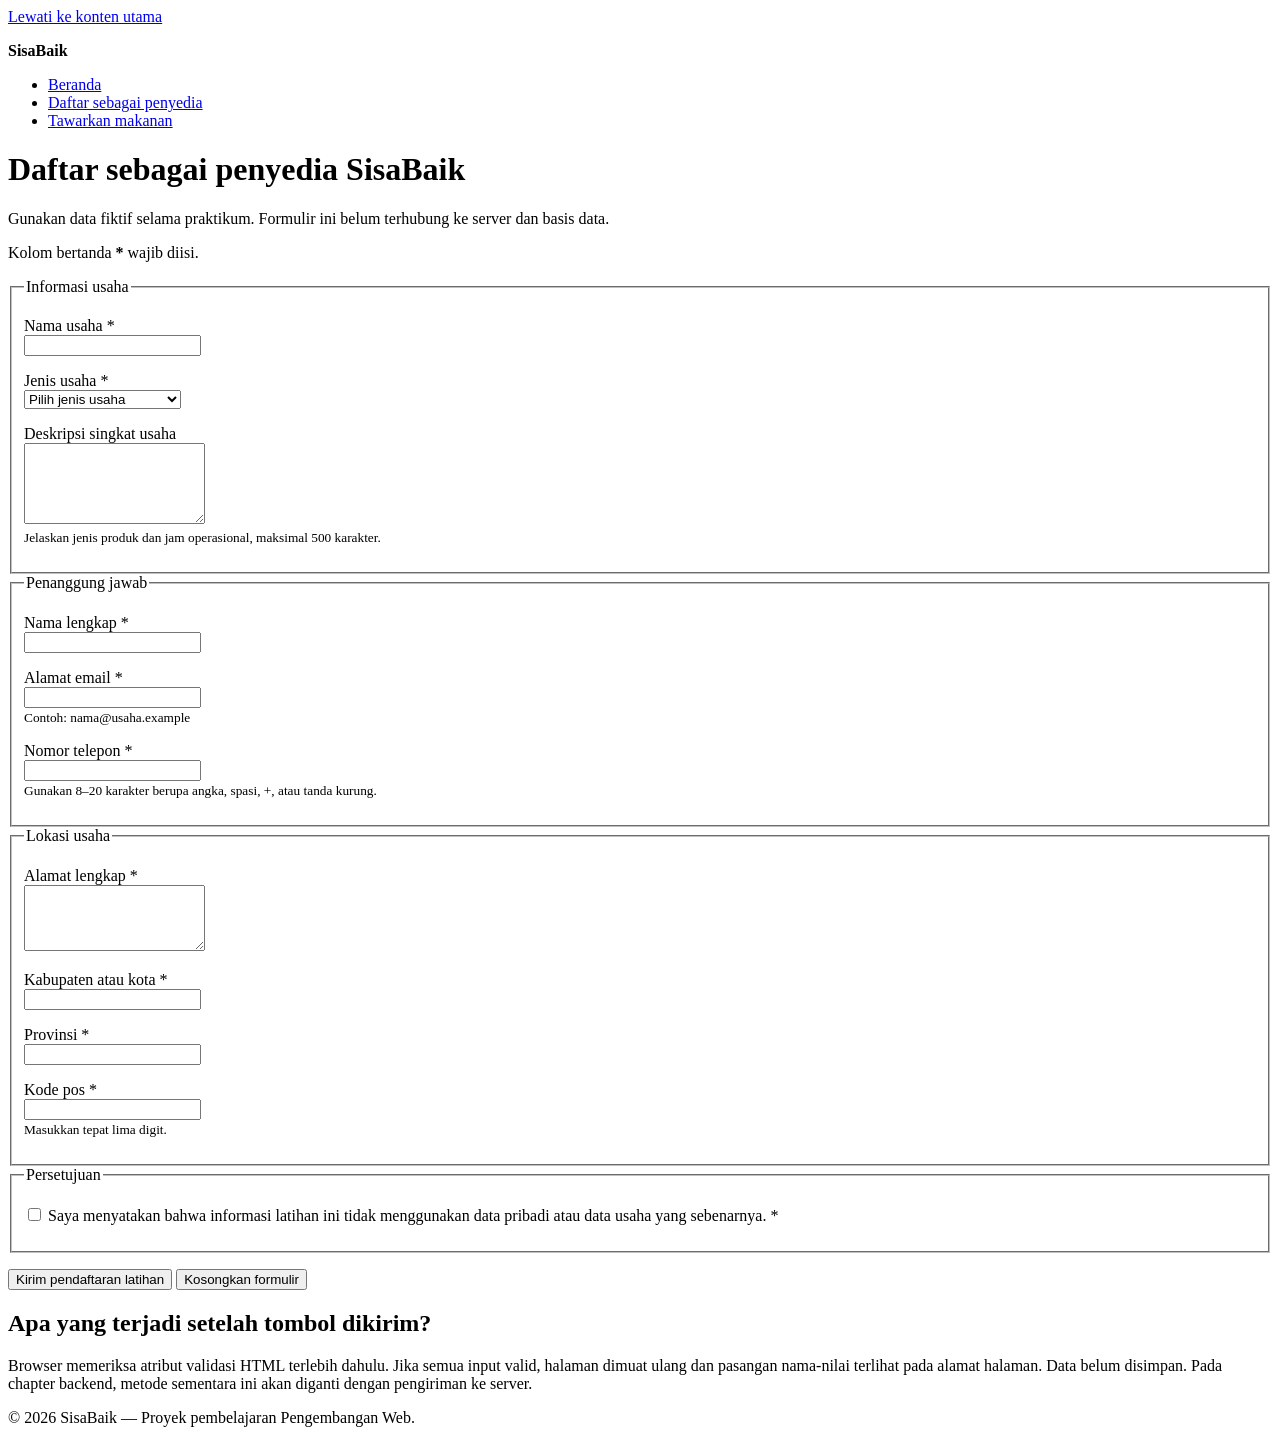
==== daftar-penyedia.html @ c724c3c6 "feat: add accessible provider registration form" ====
<!doctype html>
<html lang="id">
 <head>
  <meta charset="utf-8">
  <meta name="viewport" content="width=device-width, initial-scale=1">
  <meta
   name="description"
   content="Formulir prototipe untuk mendaftarkan usaha sebagai penyedia makanan di SisaBaik."
  >
  <title>Daftar Penyedia | SisaBaik</title>
 </head>
 <body>
  <a href="#konten-utama">Lewati ke konten utama</a>
  <header>
   <p><strong>SisaBaik</strong></p>
   <nav aria-label="Navigasi utama">
    <ul>
     <li><a href="index.html">Beranda</a></li>
     <li>
      <a href="daftar-penyedia.html" aria-current="page">
       Daftar sebagai penyedia
      </a>
     </li>
     <li><a href="tawarkan-makanan.html">Tawarkan makanan</a></li>
    </ul>
   </nav>
  </header>
  <main id="konten-utama" tabindex="-1">
   <h1>Daftar sebagai penyedia SisaBaik</h1>
   <p>
    Gunakan data fiktif selama praktikum. Formulir ini belum terhubung ke
    server dan basis data.
   </p>
   <p id="petunjuk-wajib">Kolom bertanda <strong>*</strong> wajib diisi.</p>
   <form
    action="daftar-penyedia.html"
    method="get"
    aria-describedby="petunjuk-wajib"
   >
    <fieldset>
     <legend>Informasi usaha</legend>
     <p>
      <label for="nama-usaha">Nama usaha *</label><br>
      <input
       type="text"
       id="nama-usaha"
       name="nama_usaha"
       autocomplete="organization"
       minlength="3"
       maxlength="100"
       required
      >
     </p>
     <p>
      <label for="jenis-usaha">Jenis usaha *</label><br>
      <select id="jenis-usaha" name="jenis_usaha" required>
       <option value="">Pilih jenis usaha</option>
       <option value="restoran">Restoran</option>
       <option value="toko-roti">Toko roti</option>
       <option value="katering">Katering</option>
       <option value="ritel">Toko ritel</option>
       <option value="hotel">Hotel atau penginapan</option>
       <option value="lainnya">Lainnya</option>
      </select>
     </p>
     <p>
      <label for="deskripsi-usaha">Deskripsi singkat usaha</label><br>
      <textarea
       id="deskripsi-usaha"
       name="deskripsi_usaha"
       rows="5"
       maxlength="500"
       aria-describedby="bantuan-deskripsi"
      ></textarea><br>
      <small id="bantuan-deskripsi">
       Jelaskan jenis produk dan jam operasional, maksimal 500 karakter.
      </small>
     </p>
    </fieldset>
    <fieldset>
     <legend>Penanggung jawab</legend>
     <p>
      <label for="nama-penanggung-jawab">Nama lengkap *</label><br>
      <input
       type="text"
       id="nama-penanggung-jawab"
       name="nama_penanggung_jawab"
       autocomplete="name"
       minlength="3"
       maxlength="100"
       required
      >
     </p>
     <p>
      <label for="email">Alamat email *</label><br>
      <input
       type="email"
       id="email"
       name="email"
       autocomplete="email"
       maxlength="254"
       aria-describedby="bantuan-email"
       required
      ><br>
      <small id="bantuan-email">Contoh: nama@usaha.example</small>
     </p>
     <p>
      <label for="telepon">Nomor telepon *</label><br>
      <input
       type="tel"
       id="telepon"
       name="telepon"
       autocomplete="tel"
       inputmode="tel"
       pattern="[0-9+() ]{8,20}"
       aria-describedby="bantuan-telepon"
       required
      ><br>
      <small id="bantuan-telepon">
       Gunakan 8–20 karakter berupa angka, spasi, +, atau tanda kurung.
      </small>
     </p>
    </fieldset>
    <fieldset>
     <legend>Lokasi usaha</legend>
     <p>
      <label for="alamat">Alamat lengkap *</label><br>
      <textarea
       id="alamat"
       name="alamat"
       rows="4"
       autocomplete="street-address"
       minlength="10"
       maxlength="250"
       required
      ></textarea>
     </p>
     <p>
      <label for="kota">Kabupaten atau kota *</label><br>
      <input
       type="text"
       id="kota"
       name="kota"
       autocomplete="address-level2"
       maxlength="100"
       required
      >
     </p>
     <p>
      <label for="provinsi">Provinsi *</label><br>
      <input
       type="text"
       id="provinsi"
       name="provinsi"
       autocomplete="address-level1"
       maxlength="100"
       required
      >
     </p>
     <p>
      <label for="kode-pos">Kode pos *</label><br>
      <input
       type="text"
       id="kode-pos"
       name="kode_pos"
       autocomplete="postal-code"
       inputmode="numeric"
       pattern="[0-9]{5}"
       aria-describedby="bantuan-kode-pos"
       required
      ><br>
      <small id="bantuan-kode-pos">Masukkan tepat lima digit.</small>
     </p>
    </fieldset>
    <fieldset>
     <legend>Persetujuan</legend>
     <p>
      <input
       type="checkbox"
       id="persetujuan"
       name="persetujuan"
       value="setuju"
       required
      >
      <label for="persetujuan">
       Saya menyatakan bahwa informasi latihan ini tidak menggunakan
       data pribadi atau data usaha yang sebenarnya. *
      </label>
     </p>
    </fieldset>
    <p>
     <button type="submit">Kirim pendaftaran latihan</button>
     <button type="reset">Kosongkan formulir</button>
    </p>
   </form>
   <section aria-labelledby="catatan-prototipe">
    <h2 id="catatan-prototipe">Apa yang terjadi setelah tombol dikirim?</h2>
    <p>
     Browser memeriksa atribut validasi HTML terlebih dahulu. Jika semua
     input valid, halaman dimuat ulang dan pasangan nama-nilai terlihat
     pada alamat halaman. Data belum disimpan. Pada chapter backend,
     metode sementara ini akan diganti dengan pengiriman ke server.
    </p>
   </section>
  </main>
  <footer>
   <p>&copy; 2026 SisaBaik — Proyek pembelajaran Pengembangan Web.</p>
  </footer>
 </body>
</html>
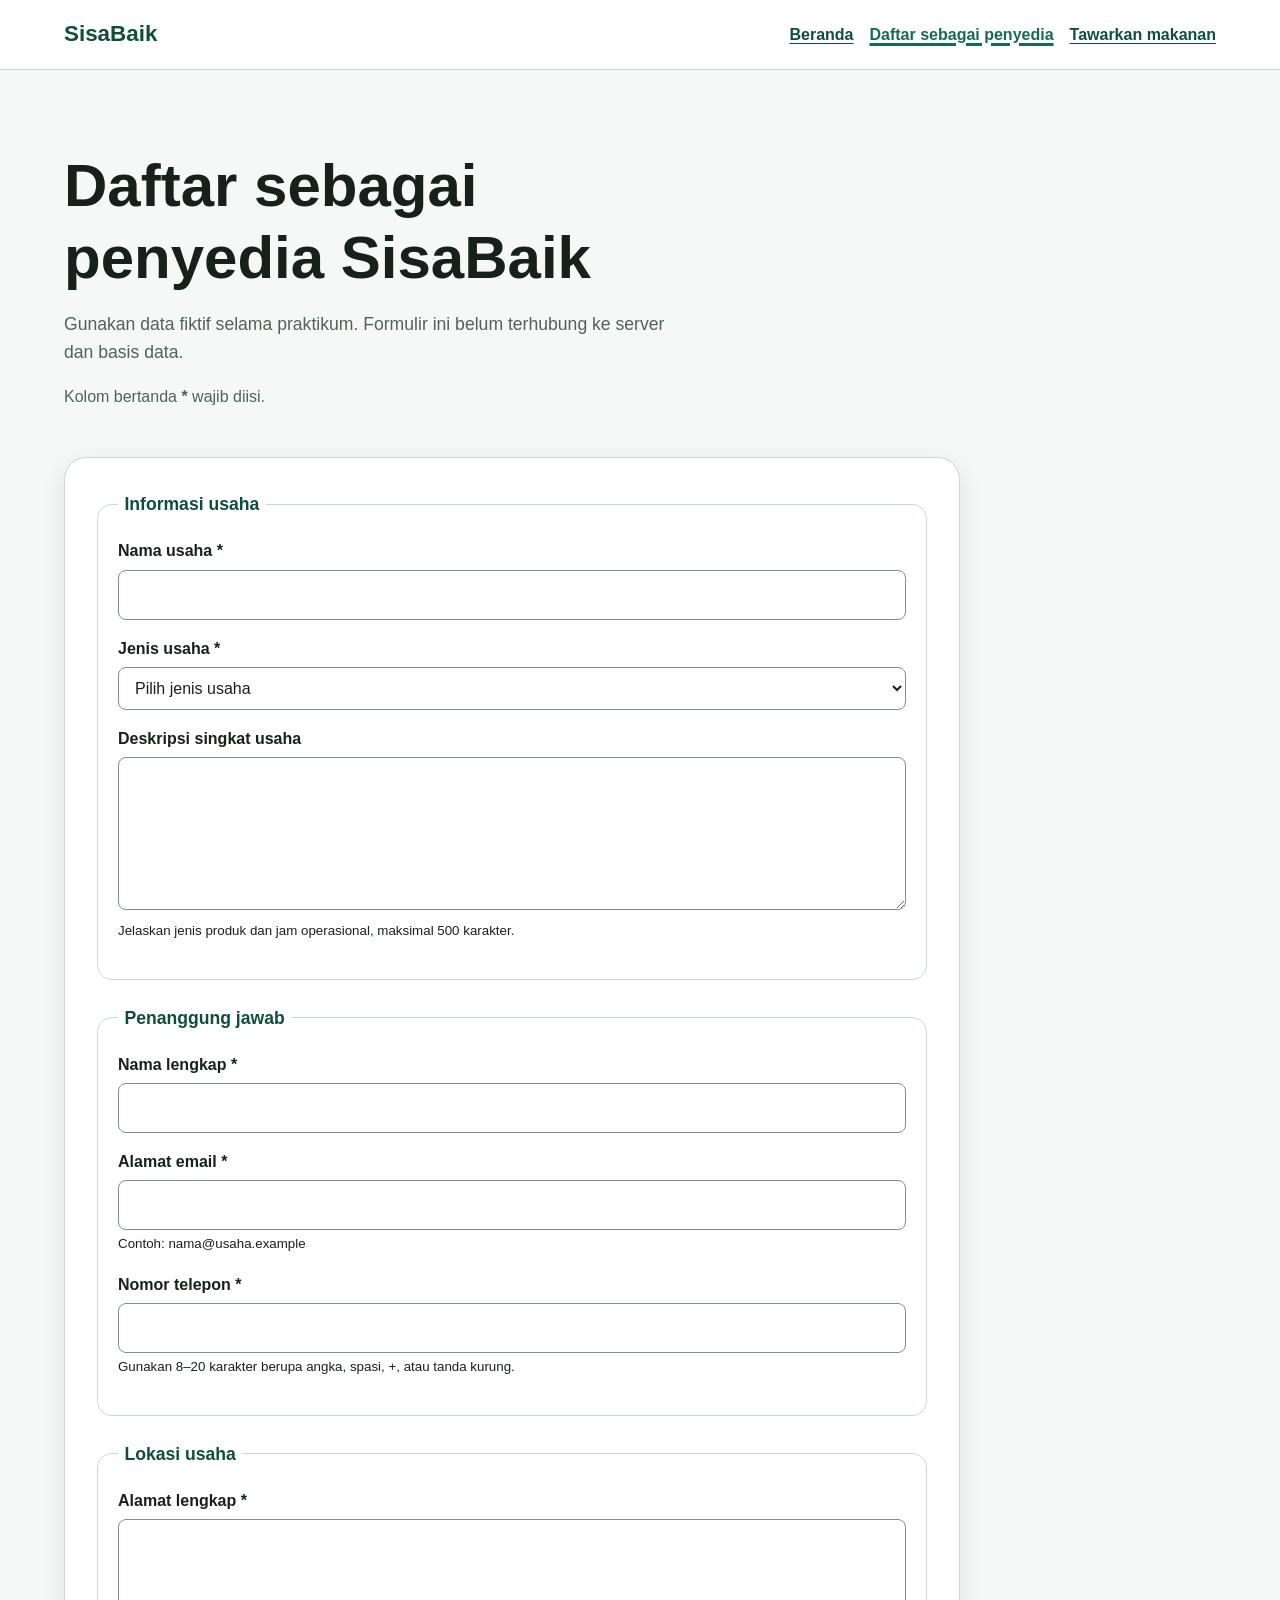
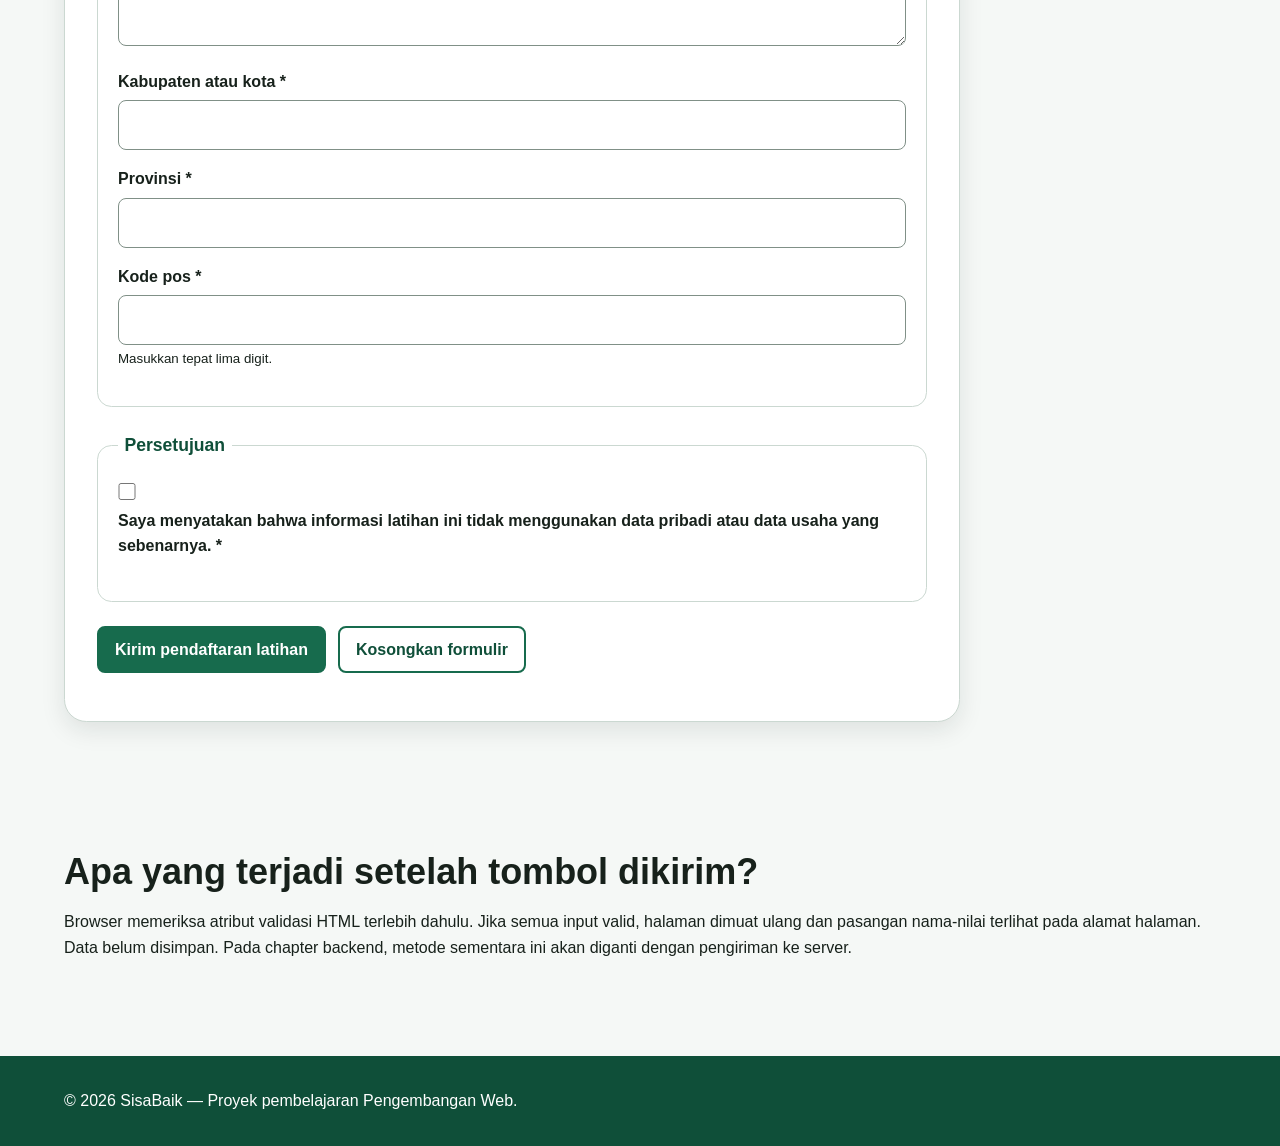
==== commit 19ac03fa: "feat: add responsive SisaBaik visual system" ====
--- a/daftar-penyedia.html
+++ b/daftar-penyedia.html
@@ -1,210 +1,294 @@
 <!doctype html>
 <html lang="id">
- <head>
-  <meta charset="utf-8">
-  <meta name="viewport" content="width=device-width, initial-scale=1">
-  <meta
-   name="description"
-   content="Formulir prototipe untuk mendaftarkan usaha sebagai penyedia makanan di SisaBaik."
-  >
-  <title>Daftar Penyedia | SisaBaik</title>
- </head>
- <body>
-  <a href="#konten-utama">Lewati ke konten utama</a>
-  <header>
-   <p><strong>SisaBaik</strong></p>
-   <nav aria-label="Navigasi utama">
-    <ul>
-     <li><a href="index.html">Beranda</a></li>
-     <li>
-      <a href="daftar-penyedia.html" aria-current="page">
-       Daftar sebagai penyedia
-      </a>
-     </li>
-     <li><a href="tawarkan-makanan.html">Tawarkan makanan</a></li>
-    </ul>
-   </nav>
-  </header>
-  <main id="konten-utama" tabindex="-1">
-   <h1>Daftar sebagai penyedia SisaBaik</h1>
-   <p>
-    Gunakan data fiktif selama praktikum. Formulir ini belum terhubung ke
-    server dan basis data.
-   </p>
-   <p id="petunjuk-wajib">Kolom bertanda <strong>*</strong> wajib diisi.</p>
-   <form
-    action="daftar-penyedia.html"
-    method="get"
-    aria-describedby="petunjuk-wajib"
-   >
-    <fieldset>
-     <legend>Informasi usaha</legend>
-     <p>
-      <label for="nama-usaha">Nama usaha *</label><br>
-      <input
-       type="text"
-       id="nama-usaha"
-       name="nama_usaha"
-       autocomplete="organization"
-       minlength="3"
-       maxlength="100"
-       required
+  <head>
+    <meta charset="utf-8">
+    <meta name="viewport" content="width=device-width, initial-scale=1">
+
+    <meta
+      name="description"
+      content="Formulir prototipe untuk mendaftarkan usaha sebagai penyedia makanan di SisaBaik."
+    >
+
+    <title>Daftar Penyedia | SisaBaik</title>
+
+    <link rel="stylesheet" href="styles.css">
+  </head>
+
+  <body>
+
+    <a class="skip-link" href="#konten-utama">Lewati ke konten utama</a>
+
+    <header class="site-header">
+      <div class="container header-layout">
+
+        <p class="brand">SisaBaik</p>
+
+        <nav aria-label="Navigasi utama">
+          <ul class="nav-list">
+            <li><a href="index.html">Beranda</a></li>
+
+            <li>
+              <a href="daftar-penyedia.html" aria-current="page">
+                Daftar sebagai penyedia
+              </a>
+            </li>
+
+            <li>
+              <a href="tawarkan-makanan.html">Tawarkan makanan</a>
+            </li>
+          </ul>
+        </nav>
+
+      </div>
+    </header>
+
+    <main class="container" id="konten-utama" tabindex="-1">
+
+      <div class="page-heading">
+
+        <h1>Daftar sebagai penyedia SisaBaik</h1>
+
+        <p class="lead">
+          Gunakan data fiktif selama praktikum. Formulir ini belum terhubung ke
+          server dan basis data.
+        </p>
+
+        <p class="required-note" id="petunjuk-wajib">
+          Kolom bertanda <strong>*</strong> wajib diisi.
+        </p>
+
+      </div>
+
+      <form
+        class="form-card"
+        action="daftar-penyedia.html"
+        method="get"
+        aria-describedby="petunjuk-wajib"
       >
-     </p>
-     <p>
-      <label for="jenis-usaha">Jenis usaha *</label><br>
-      <select id="jenis-usaha" name="jenis_usaha" required>
-       <option value="">Pilih jenis usaha</option>
-       <option value="restoran">Restoran</option>
-       <option value="toko-roti">Toko roti</option>
-       <option value="katering">Katering</option>
-       <option value="ritel">Toko ritel</option>
-       <option value="hotel">Hotel atau penginapan</option>
-       <option value="lainnya">Lainnya</option>
-      </select>
-     </p>
-     <p>
-      <label for="deskripsi-usaha">Deskripsi singkat usaha</label><br>
-      <textarea
-       id="deskripsi-usaha"
-       name="deskripsi_usaha"
-       rows="5"
-       maxlength="500"
-       aria-describedby="bantuan-deskripsi"
-      ></textarea><br>
-      <small id="bantuan-deskripsi">
-       Jelaskan jenis produk dan jam operasional, maksimal 500 karakter.
-      </small>
-     </p>
-    </fieldset>
-    <fieldset>
-     <legend>Penanggung jawab</legend>
-     <p>
-      <label for="nama-penanggung-jawab">Nama lengkap *</label><br>
-      <input
-       type="text"
-       id="nama-penanggung-jawab"
-       name="nama_penanggung_jawab"
-       autocomplete="name"
-       minlength="3"
-       maxlength="100"
-       required
-      >
-     </p>
-     <p>
-      <label for="email">Alamat email *</label><br>
-      <input
-       type="email"
-       id="email"
-       name="email"
-       autocomplete="email"
-       maxlength="254"
-       aria-describedby="bantuan-email"
-       required
-      ><br>
-      <small id="bantuan-email">Contoh: nama@usaha.example</small>
-     </p>
-     <p>
-      <label for="telepon">Nomor telepon *</label><br>
-      <input
-       type="tel"
-       id="telepon"
-       name="telepon"
-       autocomplete="tel"
-       inputmode="tel"
-       pattern="[0-9+() ]{8,20}"
-       aria-describedby="bantuan-telepon"
-       required
-      ><br>
-      <small id="bantuan-telepon">
-       Gunakan 8–20 karakter berupa angka, spasi, +, atau tanda kurung.
-      </small>
-     </p>
-    </fieldset>
-    <fieldset>
-     <legend>Lokasi usaha</legend>
-     <p>
-      <label for="alamat">Alamat lengkap *</label><br>
-      <textarea
-       id="alamat"
-       name="alamat"
-       rows="4"
-       autocomplete="street-address"
-       minlength="10"
-       maxlength="250"
-       required
-      ></textarea>
-     </p>
-     <p>
-      <label for="kota">Kabupaten atau kota *</label><br>
-      <input
-       type="text"
-       id="kota"
-       name="kota"
-       autocomplete="address-level2"
-       maxlength="100"
-       required
-      >
-     </p>
-     <p>
-      <label for="provinsi">Provinsi *</label><br>
-      <input
-       type="text"
-       id="provinsi"
-       name="provinsi"
-       autocomplete="address-level1"
-       maxlength="100"
-       required
-      >
-     </p>
-     <p>
-      <label for="kode-pos">Kode pos *</label><br>
-      <input
-       type="text"
-       id="kode-pos"
-       name="kode_pos"
-       autocomplete="postal-code"
-       inputmode="numeric"
-       pattern="[0-9]{5}"
-       aria-describedby="bantuan-kode-pos"
-       required
-      ><br>
-      <small id="bantuan-kode-pos">Masukkan tepat lima digit.</small>
-     </p>
-    </fieldset>
-    <fieldset>
-     <legend>Persetujuan</legend>
-     <p>
-      <input
-       type="checkbox"
-       id="persetujuan"
-       name="persetujuan"
-       value="setuju"
-       required
-      >
-      <label for="persetujuan">
-       Saya menyatakan bahwa informasi latihan ini tidak menggunakan
-       data pribadi atau data usaha yang sebenarnya. *
-      </label>
-     </p>
-    </fieldset>
-    <p>
-     <button type="submit">Kirim pendaftaran latihan</button>
-     <button type="reset">Kosongkan formulir</button>
-    </p>
-   </form>
-   <section aria-labelledby="catatan-prototipe">
-    <h2 id="catatan-prototipe">Apa yang terjadi setelah tombol dikirim?</h2>
-    <p>
-     Browser memeriksa atribut validasi HTML terlebih dahulu. Jika semua
-     input valid, halaman dimuat ulang dan pasangan nama-nilai terlihat
-     pada alamat halaman. Data belum disimpan. Pada chapter backend,
-     metode sementara ini akan diganti dengan pengiriman ke server.
-    </p>
-   </section>
-  </main>
-  <footer>
-   <p>&copy; 2026 SisaBaik — Proyek pembelajaran Pengembangan Web.</p>
-  </footer>
- </body>
+
+        <fieldset class="form-section">
+          <legend>Informasi usaha</legend>
+
+          <p>
+            <label for="nama-usaha">Nama usaha *</label><br>
+
+            <input
+              type="text"
+              id="nama-usaha"
+              name="nama_usaha"
+              autocomplete="organization"
+              minlength="3"
+              maxlength="100"
+              required
+            >
+          </p>
+
+          <p>
+            <label for="jenis-usaha">Jenis usaha *</label><br>
+
+            <select id="jenis-usaha" name="jenis_usaha" required>
+              <option value="">Pilih jenis usaha</option>
+              <option value="restoran">Restoran</option>
+              <option value="toko-roti">Toko roti</option>
+              <option value="katering">Katering</option>
+              <option value="ritel">Toko ritel</option>
+              <option value="hotel">Hotel atau penginapan</option>
+              <option value="lainnya">Lainnya</option>
+            </select>
+          </p>
+
+          <p>
+            <label for="deskripsi-usaha">Deskripsi singkat usaha</label><br>
+
+            <textarea
+              id="deskripsi-usaha"
+              name="deskripsi_usaha"
+              rows="5"
+              maxlength="500"
+              aria-describedby="bantuan-deskripsi"
+            ></textarea><br>
+
+            <small id="bantuan-deskripsi">
+              Jelaskan jenis produk dan jam operasional, maksimal 500 karakter.
+            </small>
+          </p>
+
+        </fieldset>
+
+        <fieldset class="form-section">
+          <legend>Penanggung jawab</legend>
+
+          <p>
+            <label for="nama-penanggung-jawab">Nama lengkap *</label><br>
+
+            <input
+              type="text"
+              id="nama-penanggung-jawab"
+              name="nama_penanggung_jawab"
+              autocomplete="name"
+              minlength="3"
+              maxlength="100"
+              required
+            >
+          </p>
+
+          <p>
+            <label for="email">Alamat email *</label><br>
+
+            <input
+              type="email"
+              id="email"
+              name="email"
+              autocomplete="email"
+              maxlength="254"
+              aria-describedby="bantuan-email"
+              required
+            ><br>
+
+            <small id="bantuan-email">
+              Contoh: nama@usaha.example
+            </small>
+          </p>
+
+          <p>
+            <label for="telepon">Nomor telepon *</label><br>
+
+            <input
+              type="tel"
+              id="telepon"
+              name="telepon"
+              autocomplete="tel"
+              inputmode="tel"
+              pattern="[0-9+() ]{8,20}"
+              aria-describedby="bantuan-telepon"
+              required
+            ><br>
+
+            <small id="bantuan-telepon">
+              Gunakan 8–20 karakter berupa angka, spasi, +, atau tanda kurung.
+            </small>
+          </p>
+
+        </fieldset>
+
+        <fieldset class="form-section">
+          <legend>Lokasi usaha</legend>
+
+          <p>
+            <label for="alamat">Alamat lengkap *</label><br>
+
+            <textarea
+              id="alamat"
+              name="alamat"
+              rows="4"
+              autocomplete="street-address"
+              minlength="10"
+              maxlength="250"
+              required
+            ></textarea>
+          </p>
+
+          <p>
+            <label for="kota">Kabupaten atau kota *</label><br>
+
+            <input
+              type="text"
+              id="kota"
+              name="kota"
+              autocomplete="address-level2"
+              maxlength="100"
+              required
+            >
+          </p>
+
+          <p>
+            <label for="provinsi">Provinsi *</label><br>
+
+            <input
+              type="text"
+              id="provinsi"
+              name="provinsi"
+              autocomplete="address-level1"
+              maxlength="100"
+              required
+            >
+          </p>
+
+          <p>
+            <label for="kode-pos">Kode pos *</label><br>
+
+            <input
+              type="text"
+              id="kode-pos"
+              name="kode_pos"
+              autocomplete="postal-code"
+              inputmode="numeric"
+              pattern="[0-9]{5}"
+              aria-describedby="bantuan-kode-pos"
+              required
+            ><br>
+
+            <small id="bantuan-kode-pos">
+              Masukkan tepat lima digit.
+            </small>
+          </p>
+
+        </fieldset>
+
+        <fieldset class="form-section">
+          <legend>Persetujuan</legend>
+
+          <p>
+            <input
+              type="checkbox"
+              id="persetujuan"
+              name="persetujuan"
+              value="setuju"
+              required
+            >
+
+            <label for="persetujuan">
+              Saya menyatakan bahwa informasi latihan ini tidak menggunakan
+              data pribadi atau data usaha yang sebenarnya. *
+            </label>
+          </p>
+
+        </fieldset>
+
+        <p class="form-actions">
+          <button class="button" type="submit">
+            Kirim pendaftaran latihan
+          </button>
+
+          <button class="button button-secondary" type="reset">
+            Kosongkan formulir
+          </button>
+        </p>
+
+      </form>
+
+      <section class="section" aria-labelledby="catatan-prototipe">
+
+        <h2 id="catatan-prototipe">
+          Apa yang terjadi setelah tombol dikirim?
+        </h2>
+
+        <p>
+          Browser memeriksa atribut validasi HTML terlebih dahulu. Jika semua
+          input valid, halaman dimuat ulang dan pasangan nama-nilai terlihat
+          pada alamat halaman. Data belum disimpan. Pada chapter backend,
+          metode sementara ini akan diganti dengan pengiriman ke server.
+        </p>
+
+      </section>
+
+    </main>
+
+    <footer class="site-footer">
+      <div class="container footer-layout">
+        <p>&copy; 2026 SisaBaik — Proyek pembelajaran Pengembangan Web.</p>
+      </div>
+    </footer>
+
+  </body>
 </html>
--- a/styles.css
+++ b/styles.css
@@ -0,0 +1,430 @@
+:root {
+  --color-primary: #176b4d;
+  --color-primary-dark: #0f4f39;
+  --color-primary-soft: #e8f5ef;
+  --color-accent: #f2b84b;
+  --color-text: #17211b;
+  --color-muted: #52615a;
+  --color-surface: #ffffff;
+  --color-background: #f5f8f6;
+  --color-border: #cbd8d1;
+  --color-danger: #a52a2a;
+  --shadow-card: 0 0.5rem 1.5rem rgb(23 33 27 / 10%);
+  --radius-small: 0.5rem;
+  --radius-medium: 0.9rem;
+  --radius-large: 1.4rem;
+  --content-width: 72rem;
+}
+
+*,
+*::before,
+*::after {
+  box-sizing: border-box;
+}
+
+html {
+  scroll-behavior: smooth;
+}
+
+body {
+  margin: 0;
+  background: var(--color-background);
+  color: var(--color-text);
+  font-family: Arial, Helvetica, sans-serif;
+  font-size: 1rem;
+  line-height: 1.6;
+}
+
+h1,
+h2,
+h3,
+p {
+  margin-block-start: 0;
+}
+
+h1,
+h2,
+h3 {
+  line-height: 1.2;
+}
+
+h1 {
+  max-width: 18ch;
+  margin-block-end: 1rem;
+  font-size: clamp(2rem, 7vw, 3.75rem);
+}
+
+h2 {
+  margin-block-end: 1rem;
+  font-size: clamp(1.5rem, 4vw, 2.25rem);
+}
+
+h3 {
+  margin-block-end: 0.6rem;
+  font-size: 1.2rem;
+}
+
+a {
+  color: var(--color-primary-dark);
+  text-underline-offset: 0.2em;
+}
+
+a:hover {
+  text-decoration-thickness: 0.18em;
+}
+
+:focus-visible {
+  outline: 0.2rem solid var(--color-accent);
+  outline-offset: 0.2rem;
+}
+
+.skip-link {
+  position: absolute;
+  inset-block-start: 0.5rem;
+  inset-inline-start: 0.5rem;
+  z-index: 100;
+  padding: 0.7rem 1rem;
+  border-radius: var(--radius-small);
+  background: var(--color-text);
+  color: var(--color-surface);
+  transform: translateY(-180%);
+}
+
+.skip-link:focus {
+  transform: translateY(0);
+}
+
+.container {
+  width: min(100% - 2rem, var(--content-width));
+  margin-inline: auto;
+}
+
+.site-header {
+  background: var(--color-surface);
+  border-block-end: 0.0625rem solid var(--color-border);
+}
+
+.header-layout {
+  display: flex;
+  flex-direction: column;
+  gap: 0.75rem;
+  padding-block: 1rem;
+}
+
+.brand {
+  margin: 0;
+  color: var(--color-primary-dark);
+  font-size: 1.4rem;
+  font-weight: 700;
+}
+
+.nav-list {
+  display: flex;
+  flex-wrap: wrap;
+  gap: 0.5rem 1rem;
+  margin: 0;
+  padding: 0;
+  list-style: none;
+}
+
+.nav-list a {
+  display: inline-block;
+  padding-block: 0.35rem;
+  font-weight: 700;
+}
+
+.nav-list a[aria-current="page"] {
+  color: var(--color-primary);
+  text-decoration-thickness: 0.2em;
+}
+
+.hero {
+  padding-block: clamp(3rem, 10vw, 7rem);
+  background:
+    linear-gradient(135deg, rgb(232 245 239 / 95%), rgb(255 255 255 / 92%));
+}
+
+.hero-layout {
+  display: grid;
+  gap: 2rem;
+  align-items: center;
+}
+
+.eyebrow {
+  margin-block-end: 0.5rem;
+  color: var(--color-primary-dark);
+  font-weight: 700;
+  letter-spacing: 0.05em;
+  text-transform: uppercase;
+}
+
+.lead {
+  max-width: 62ch;
+  color: var(--color-muted);
+  font-size: 1.1rem;
+}
+
+.hero-panel {
+  padding: 1.5rem;
+  border: 0.0625rem solid var(--color-border);
+  border-radius: var(--radius-large);
+  background: var(--color-surface);
+  box-shadow: var(--shadow-card);
+}
+
+.hero-panel strong {
+  display: block;
+  color: var(--color-primary-dark);
+  font-size: 2rem;
+}
+
+.button-group,
+.form-actions {
+  display: flex;
+  flex-wrap: wrap;
+  gap: 0.75rem;
+  align-items: center;
+}
+
+.button {
+  display: inline-block;
+  padding: 0.75rem 1rem;
+  border: 0.125rem solid var(--color-primary);
+  border-radius: var(--radius-small);
+  background: var(--color-primary);
+  color: var(--color-surface);
+  font: inherit;
+  font-weight: 700;
+  line-height: 1.2;
+  text-decoration: none;
+  cursor: pointer;
+}
+
+.button:hover {
+  background: var(--color-primary-dark);
+  border-color: var(--color-primary-dark);
+}
+
+.button-secondary {
+  background: transparent;
+  color: var(--color-primary-dark);
+}
+
+.section {
+  padding-block: clamp(2.5rem, 7vw, 5rem);
+}
+
+.section-alt {
+  background: var(--color-surface);
+}
+
+.section-intro {
+  max-width: 65ch;
+  color: var(--color-muted);
+}
+
+.steps-grid,
+.benefit-grid,
+.offer-grid {
+  display: grid;
+  grid-template-columns: 1fr;
+  gap: 1rem;
+}
+
+.card {
+  padding: 1.25rem;
+  border: 0.0625rem solid var(--color-border);
+  border-radius: var(--radius-medium);
+  background: var(--color-surface);
+  box-shadow: var(--shadow-card);
+}
+
+.step-number {
+  display: inline-grid;
+  width: 2.25rem;
+  height: 2.25rem;
+  margin-block-end: 0.75rem;
+  place-items: center;
+  border-radius: 50%;
+  background: var(--color-primary-soft);
+  color: var(--color-primary-dark);
+  font-weight: 700;
+}
+
+.offer-card {
+  display: flex;
+  flex-direction: column;
+  overflow: hidden;
+  border: 0.0625rem solid var(--color-border);
+  border-radius: var(--radius-medium);
+  background: var(--color-surface);
+  box-shadow: var(--shadow-card);
+}
+
+.offer-card__visual {
+  min-height: 8rem;
+  background: linear-gradient(135deg, var(--color-primary), var(--color-primary-dark));
+}
+
+.offer-card__content {
+  display: flex;
+  flex: 1;
+  flex-direction: column;
+  padding: 1.25rem;
+}
+
+.offer-card__meta {
+  color: var(--color-muted);
+}
+
+.offer-card__price {
+  margin-block-start: auto;
+  font-size: 1.15rem;
+}
+
+.badge {
+  display: inline-block;
+  width: fit-content;
+  margin-block-end: 0.75rem;
+  padding: 0.25rem 0.6rem;
+  border-radius: 999px;
+  background: var(--color-primary-soft);
+  color: var(--color-primary-dark);
+  font-size: 0.85rem;
+  font-weight: 700;
+}
+
+.notice {
+  padding: 1rem;
+  border-inline-start: 0.3rem solid var(--color-primary);
+  border-radius: var(--radius-small);
+  background: var(--color-primary-soft);
+}
+
+.page-heading {
+  padding-block: clamp(2.5rem, 7vw, 5rem) 2rem;
+}
+
+.form-card {
+  max-width: 56rem;
+  margin-block-end: 3rem;
+  padding: clamp(1rem, 4vw, 2rem);
+  border: 0.0625rem solid var(--color-border);
+  border-radius: var(--radius-large);
+  background: var(--color-surface);
+  box-shadow: var(--shadow-card);
+}
+
+.form-section {
+  margin: 0 0 1.5rem;
+  padding: 1.25rem;
+  border: 0.0625rem solid var(--color-border);
+  border-radius: var(--radius-medium);
+}
+
+.form-section legend {
+  padding-inline: 0.4rem;
+  color: var(--color-primary-dark);
+  font-size: 1.1rem;
+  font-weight: 700;
+}
+
+label {
+  display: inline-block;
+  margin-block-end: 0.35rem;
+  font-weight: 700;
+}
+
+input,
+select,
+textarea {
+  width: 100%;
+  padding: 0.7rem 0.75rem;
+  border: 0.0625rem solid #809087;
+  border-radius: var(--radius-small);
+  background: var(--color-surface);
+  color: var(--color-text);
+  font: inherit;
+}
+
+textarea {
+  resize: vertical;
+}
+
+input:focus,
+select:focus,
+textarea:focus {
+  border-color: var(--color-primary-dark);
+}
+
+input[type="checkbox"],
+input[type="radio"] {
+  width: 1.1rem;
+  height: 1.1rem;
+  margin: 0.2rem 0 0;
+  accent-color: var(--color-primary);
+}
+
+.required-note {
+  color: var(--color-muted);
+}
+
+.site-footer {
+  padding-block: 2rem;
+  background: var(--color-primary-dark);
+  color: var(--color-surface);
+}
+
+.site-footer a {
+  color: var(--color-surface);
+}
+
+.footer-layout {
+  display: flex;
+  flex-direction: column;
+  gap: 0.5rem;
+}
+
+.footer-layout p,
+.footer-layout address {
+  margin: 0;
+}
+
+@media (min-width: 48rem) {
+  .header-layout {
+    flex-direction: row;
+    justify-content: space-between;
+    align-items: center;
+  }
+
+  .hero-layout {
+    grid-template-columns: minmax(0, 1.5fr) minmax(15rem, 0.7fr);
+  }
+
+  .steps-grid,
+  .benefit-grid {
+    grid-template-columns: repeat(3, minmax(0, 1fr));
+  }
+
+  .offer-grid {
+    grid-template-columns: repeat(2, minmax(0, 1fr));
+  }
+
+  .footer-layout {
+    flex-direction: row;
+    justify-content: space-between;
+    align-items: center;
+  }
+}
+
+@media (min-width: 68rem) {
+  .offer-grid {
+    grid-template-columns: repeat(3, minmax(0, 1fr));
+  }
+}
+
+@media (prefers-reduced-motion: reduce) {
+  html {
+    scroll-behavior: auto;
+  }
+}
